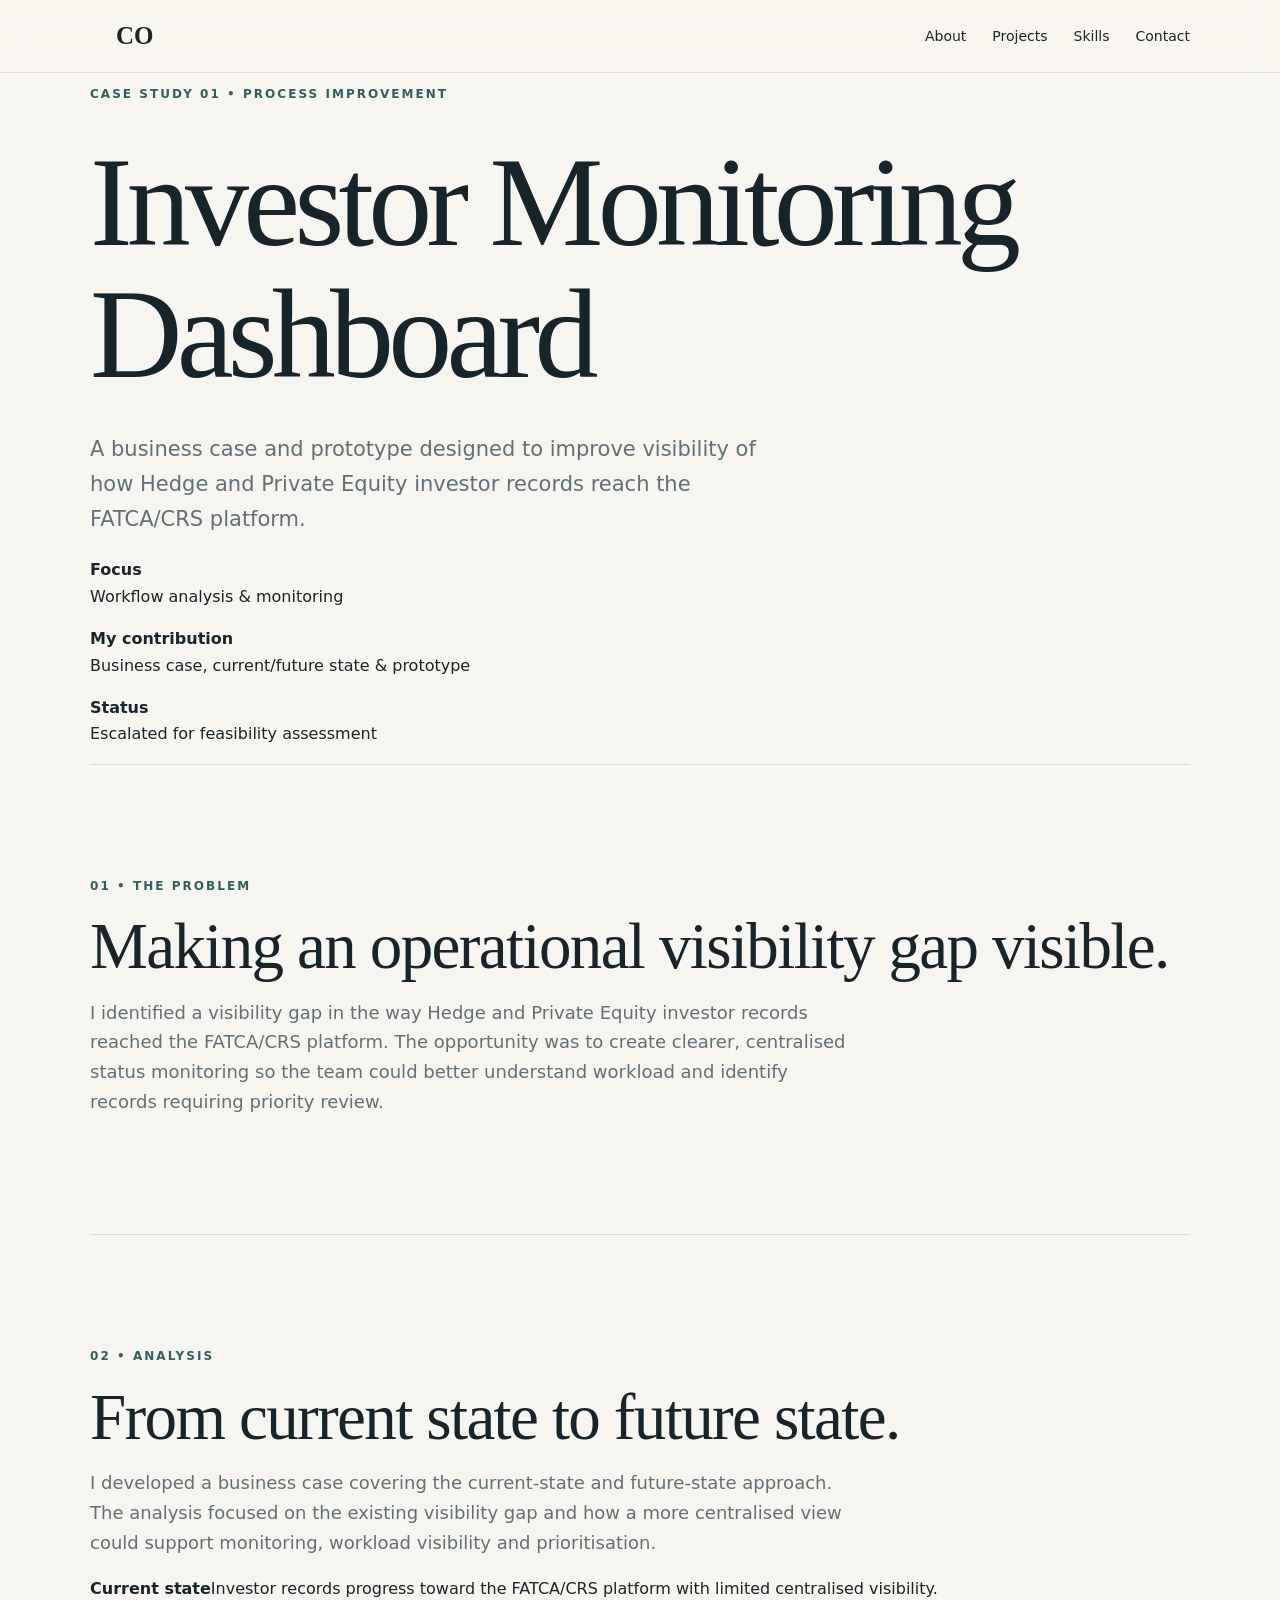
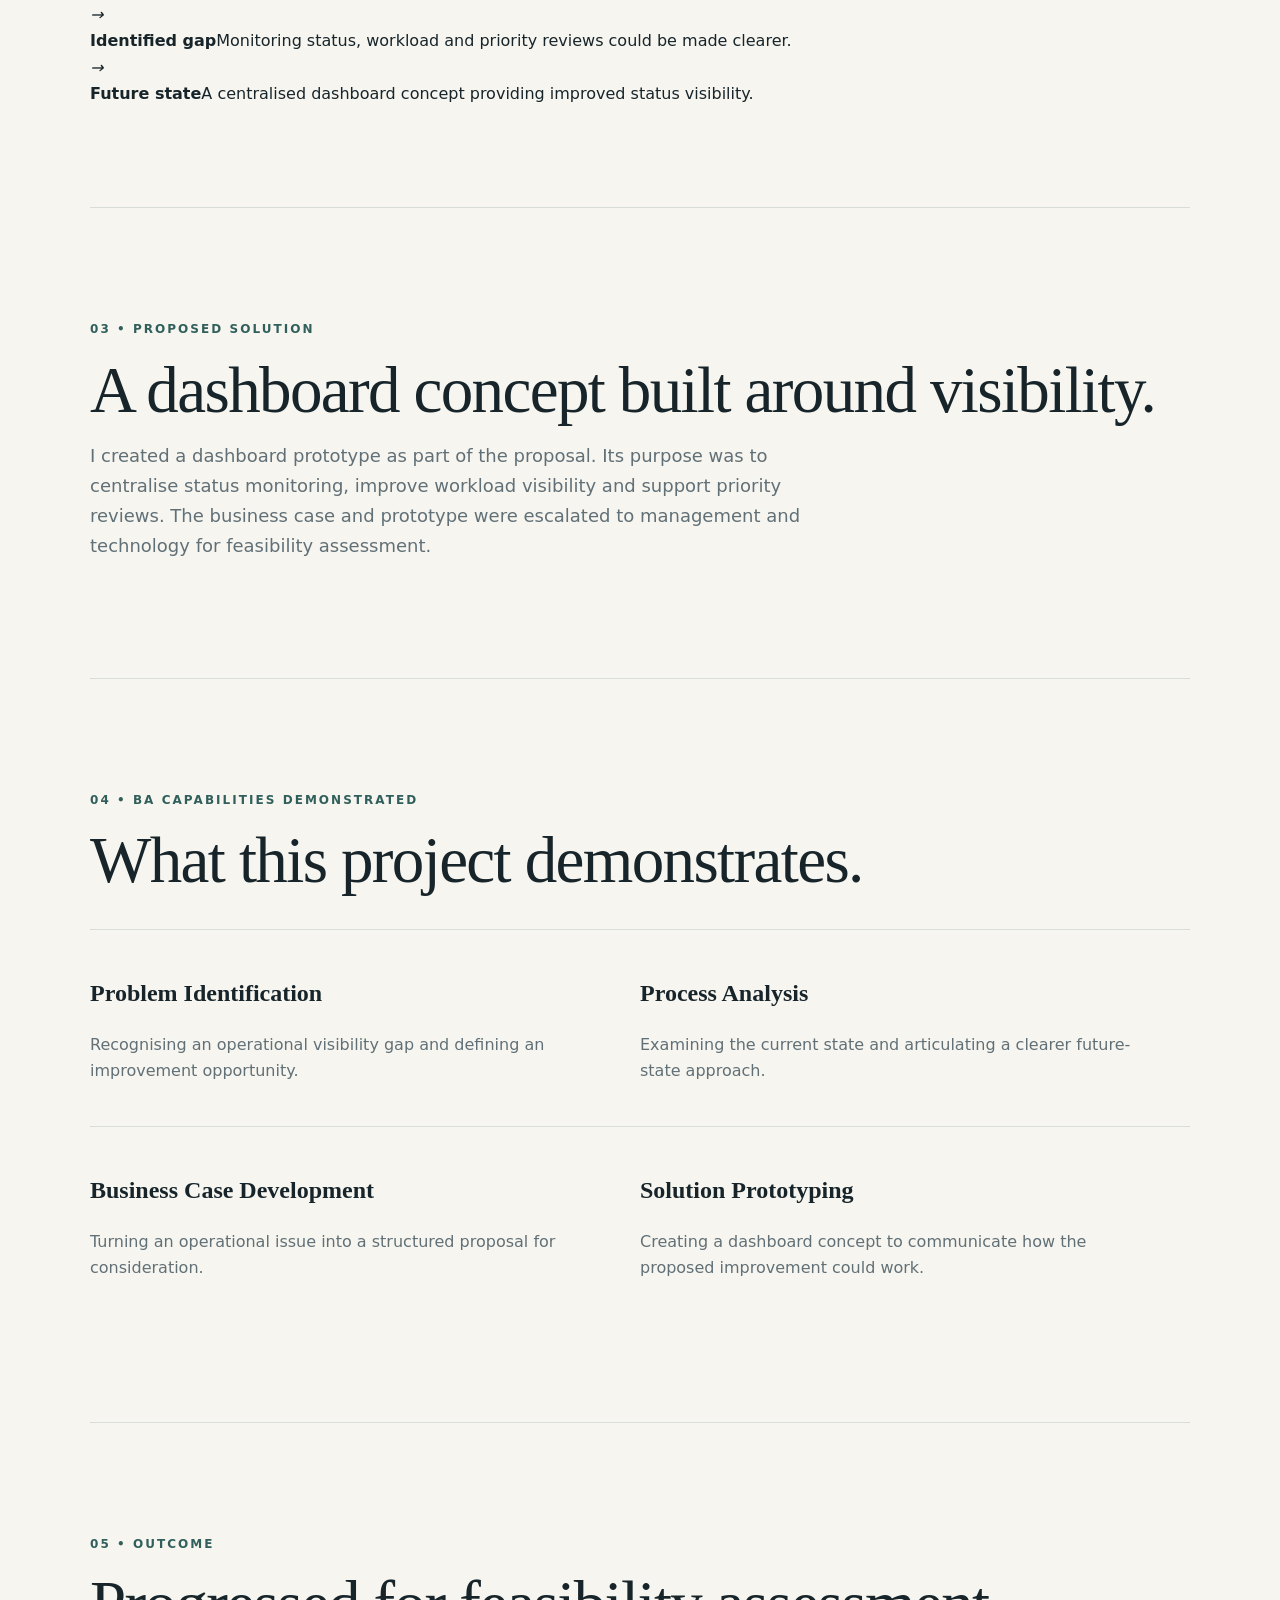
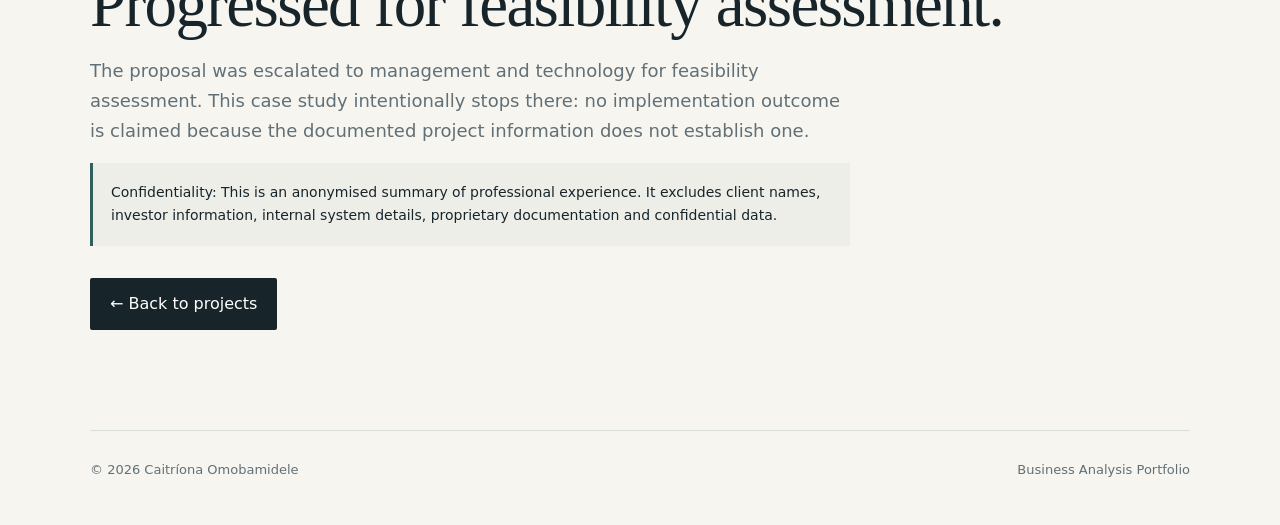
==== investor-monitoring-dashboard.html @ bc9290f4 "Add Investor Monitoring Dashboard case study" ====
<!doctype html>
<html lang="en"><head><meta charset="utf-8"><meta name="viewport" content="width=device-width,initial-scale=1">
<title>Investor Monitoring Dashboard | Caitríona Omobamidele</title><meta name="description" content="An anonymised business analysis case study focused on investor monitoring, workflow visibility and process improvement."><link rel="stylesheet" href="styles.css"></head>
<body><header><nav class="wrap"><a class="brand" href="index.html">CO</a><div><a href="index.html#about">About</a><a href="index.html#projects">Projects</a><a href="index.html#skills">Skills</a><a href="index.html#contact">Contact</a></div></nav></header>
<main>
<section class="case-hero wrap"><p class="eyebrow">CASE STUDY 01 • PROCESS IMPROVEMENT</p><h1>Investor Monitoring<br>Dashboard</h1><p class="lead">A business case and prototype designed to improve visibility of how Hedge and Private Equity investor records reach the FATCA/CRS platform.</p><div class="case-meta"><p><strong>Focus</strong><br>Workflow analysis & monitoring</p><p><strong>My contribution</strong><br>Business case, current/future state & prototype</p><p><strong>Status</strong><br>Escalated for feasibility assessment</p></div></section>
<section class="wrap section"><p class="eyebrow">01 • THE PROBLEM</p><h2>Making an operational visibility gap visible.</h2><p class="copy">I identified a visibility gap in the way Hedge and Private Equity investor records reached the FATCA/CRS platform. The opportunity was to create clearer, centralised status monitoring so the team could better understand workload and identify records requiring priority review.</p></section>
<section class="wrap section"><p class="eyebrow">02 • ANALYSIS</p><h2>From current state to future state.</h2><p class="copy">I developed a business case covering the current-state and future-state approach. The analysis focused on the existing visibility gap and how a more centralised view could support monitoring, workload visibility and prioritisation.</p><div class="flow"><div><b>Current state</b><span>Investor records progress toward the FATCA/CRS platform with limited centralised visibility.</span></div><i>→</i><div><b>Identified gap</b><span>Monitoring status, workload and priority reviews could be made clearer.</span></div><i>→</i><div><b>Future state</b><span>A centralised dashboard concept providing improved status visibility.</span></div></div></section>
<section class="wrap section"><p class="eyebrow">03 • PROPOSED SOLUTION</p><h2>A dashboard concept built around visibility.</h2><p class="copy">I created a dashboard prototype as part of the proposal. Its purpose was to centralise status monitoring, improve workload visibility and support priority reviews. The business case and prototype were escalated to management and technology for feasibility assessment.</p></section>
<section class="wrap section"><p class="eyebrow">04 • BA CAPABILITIES DEMONSTRATED</p><h2>What this project demonstrates.</h2><div class="skills"><div><h3>Problem Identification</h3><p>Recognising an operational visibility gap and defining an improvement opportunity.</p></div><div><h3>Process Analysis</h3><p>Examining the current state and articulating a clearer future-state approach.</p></div><div><h3>Business Case Development</h3><p>Turning an operational issue into a structured proposal for consideration.</p></div><div><h3>Solution Prototyping</h3><p>Creating a dashboard concept to communicate how the proposed improvement could work.</p></div></div></section>
<section class="wrap section"><p class="eyebrow">05 • OUTCOME</p><h2>Progressed for feasibility assessment.</h2><p class="copy">The proposal was escalated to management and technology for feasibility assessment. This case study intentionally stops there: no implementation outcome is claimed because the documented project information does not establish one.</p><p class="note">Confidentiality: This is an anonymised summary of professional experience. It excludes client names, investor information, internal system details, proprietary documentation and confidential data.</p><a class="button" href="index.html#projects">← Back to projects</a></section>
</main><footer class="wrap">© 2026 Caitríona Omobamidele <span>Business Analysis Portfolio</span></footer></body></html>
---- styles.css ----
:root{--ink:#17252b;--muted:#617077;--paper:#f7f5ef;--card:#fff;--line:#d9ddd9;--accent:#315f5b}*{box-sizing:border-box}html{scroll-behavior:smooth}body{margin:0;background:var(--paper);color:var(--ink);font-family:Inter,ui-sans-serif,system-ui,-apple-system,BlinkMacSystemFont,"Segoe UI",sans-serif;line-height:1.65}.wrap{width:min(1100px,88%);margin:auto}header{position:sticky;top:0;background:rgba(247,245,239,.94);backdrop-filter:blur(12px);border-bottom:1px solid var(--line);z-index:5}nav{height:72px;display:flex;align-items:center;justify-content:space-between}.brand{font-family:Georgia,serif;font-size:25px;font-weight:700}nav a{color:var(--ink);text-decoration:none;margin-left:26px;font-size:14px}.hero{min-height:78vh;display:flex;flex-direction:column;justify-content:center;padding:80px 0}.eyebrow{font-size:12px;letter-spacing:.17em;font-weight:700;color:var(--accent)}h1,h2{font-family:Georgia,"Times New Roman",serif;line-height:1.03;margin:.25em 0}h1{font-size:clamp(64px,10vw,128px);font-weight:500;letter-spacing:-.045em}h2{font-size:clamp(38px,6vw,65px);font-weight:500;letter-spacing:-.025em}.lead{max-width:680px;font-size:21px;color:var(--muted)}.button{display:inline-block;align-self:flex-start;margin-top:18px;background:var(--ink);color:white;padding:13px 20px;text-decoration:none;border-radius:2px}.section{padding:100px 0;border-top:1px solid var(--line)}.copy{max-width:760px;font-size:18px;color:var(--muted)}.note{max-width:760px;padding:18px;border-left:3px solid var(--accent);background:#eeeee8;font-size:14px}.grid{display:grid;grid-template-columns:1fr 1fr;gap:18px;margin-top:42px}.grid article{background:var(--card);border:1px solid var(--line);padding:30px;min-height:280px}.grid article span{font-family:Georgia,serif;color:var(--accent)}h3{font-family:Georgia,serif;font-size:24px;line-height:1.2}.tags{font-size:12px;text-transform:uppercase;letter-spacing:.08em;color:var(--accent);margin-top:30px}.skills{display:grid;grid-template-columns:1fr 1fr;gap:0;margin-top:35px}.skills div{padding:25px 30px 25px 0;border-top:1px solid var(--line)}.skills p{color:var(--muted)}.contact{padding-bottom:130px}footer{border-top:1px solid var(--line);padding:28px 0 45px;font-size:13px;color:var(--muted);display:flex;justify-content:space-between}@media(max-width:700px){nav div a{margin-left:12px;font-size:12px}nav div a:first-child{display:none}.grid,.skills{grid-template-columns:1fr}.hero{min-height:70vh}.section{padding:70px 0}footer{display:block}footer span{display:block;margin-top:6px}}
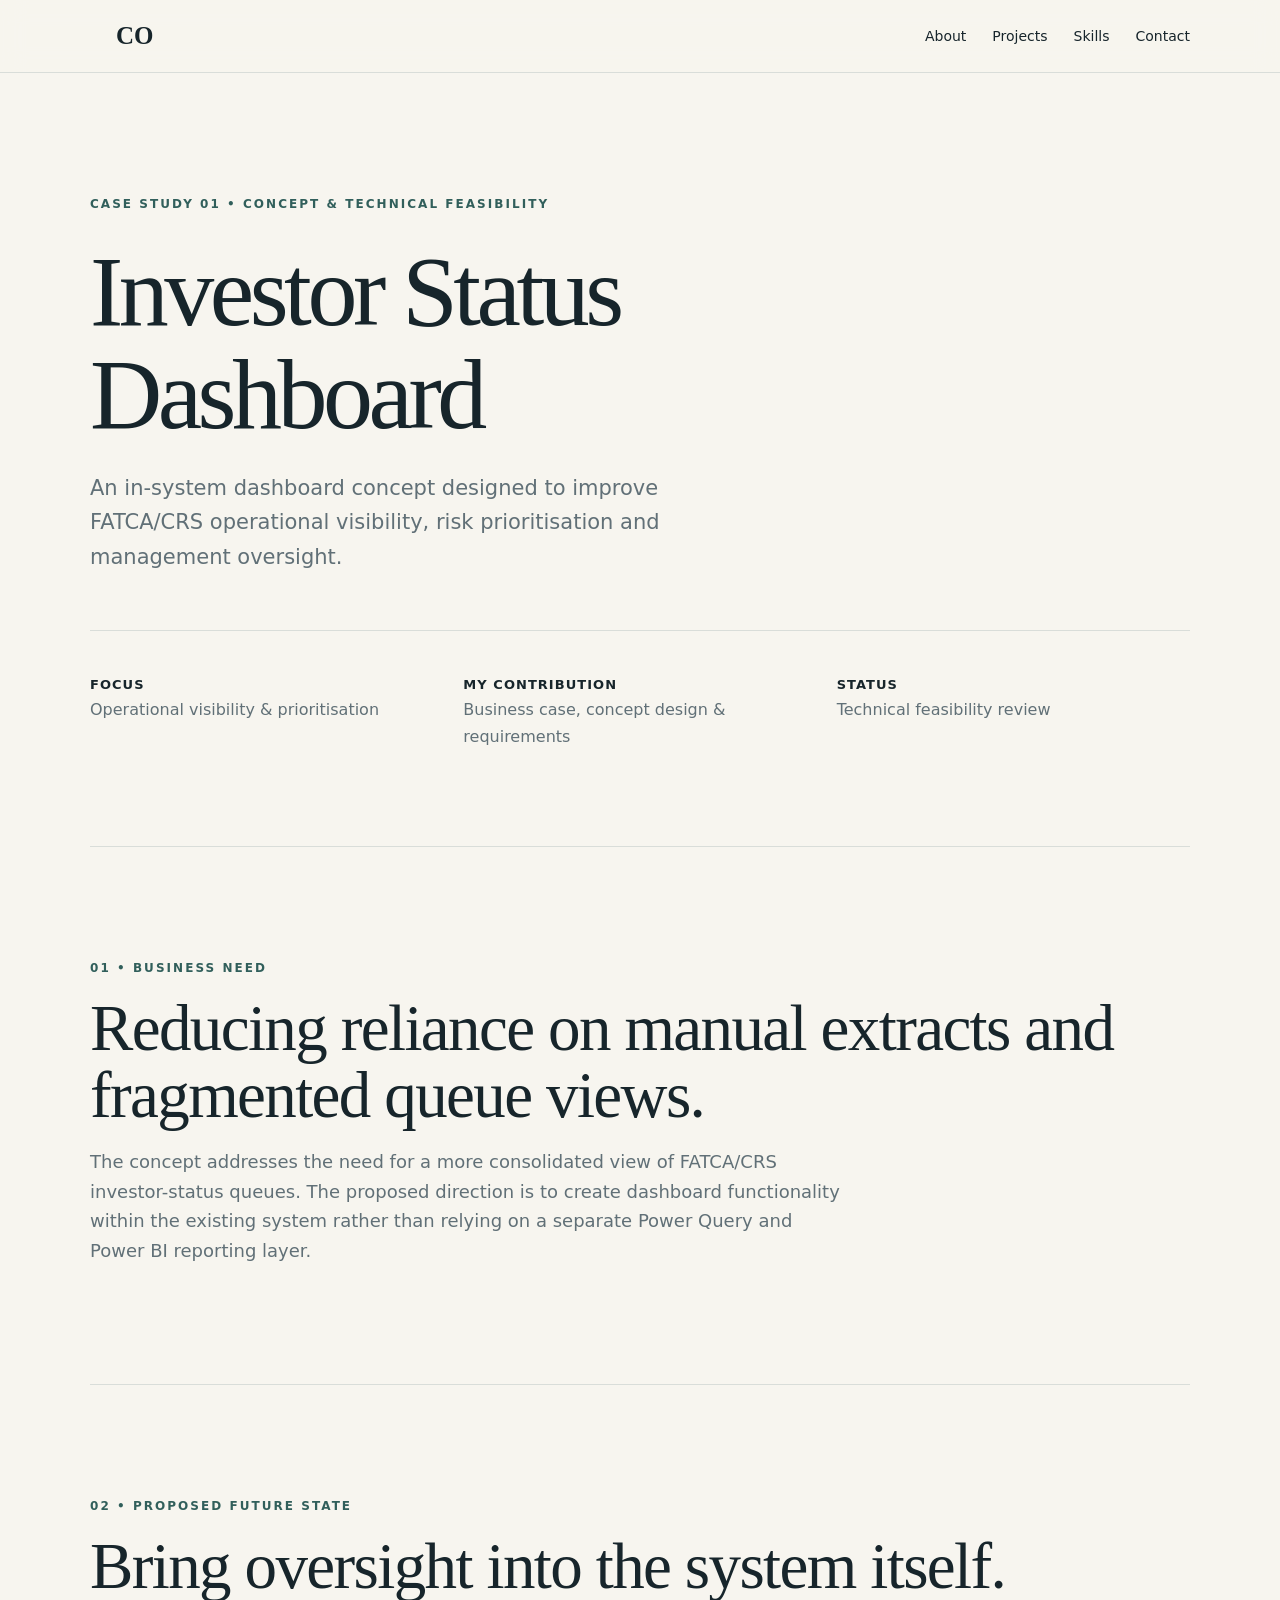
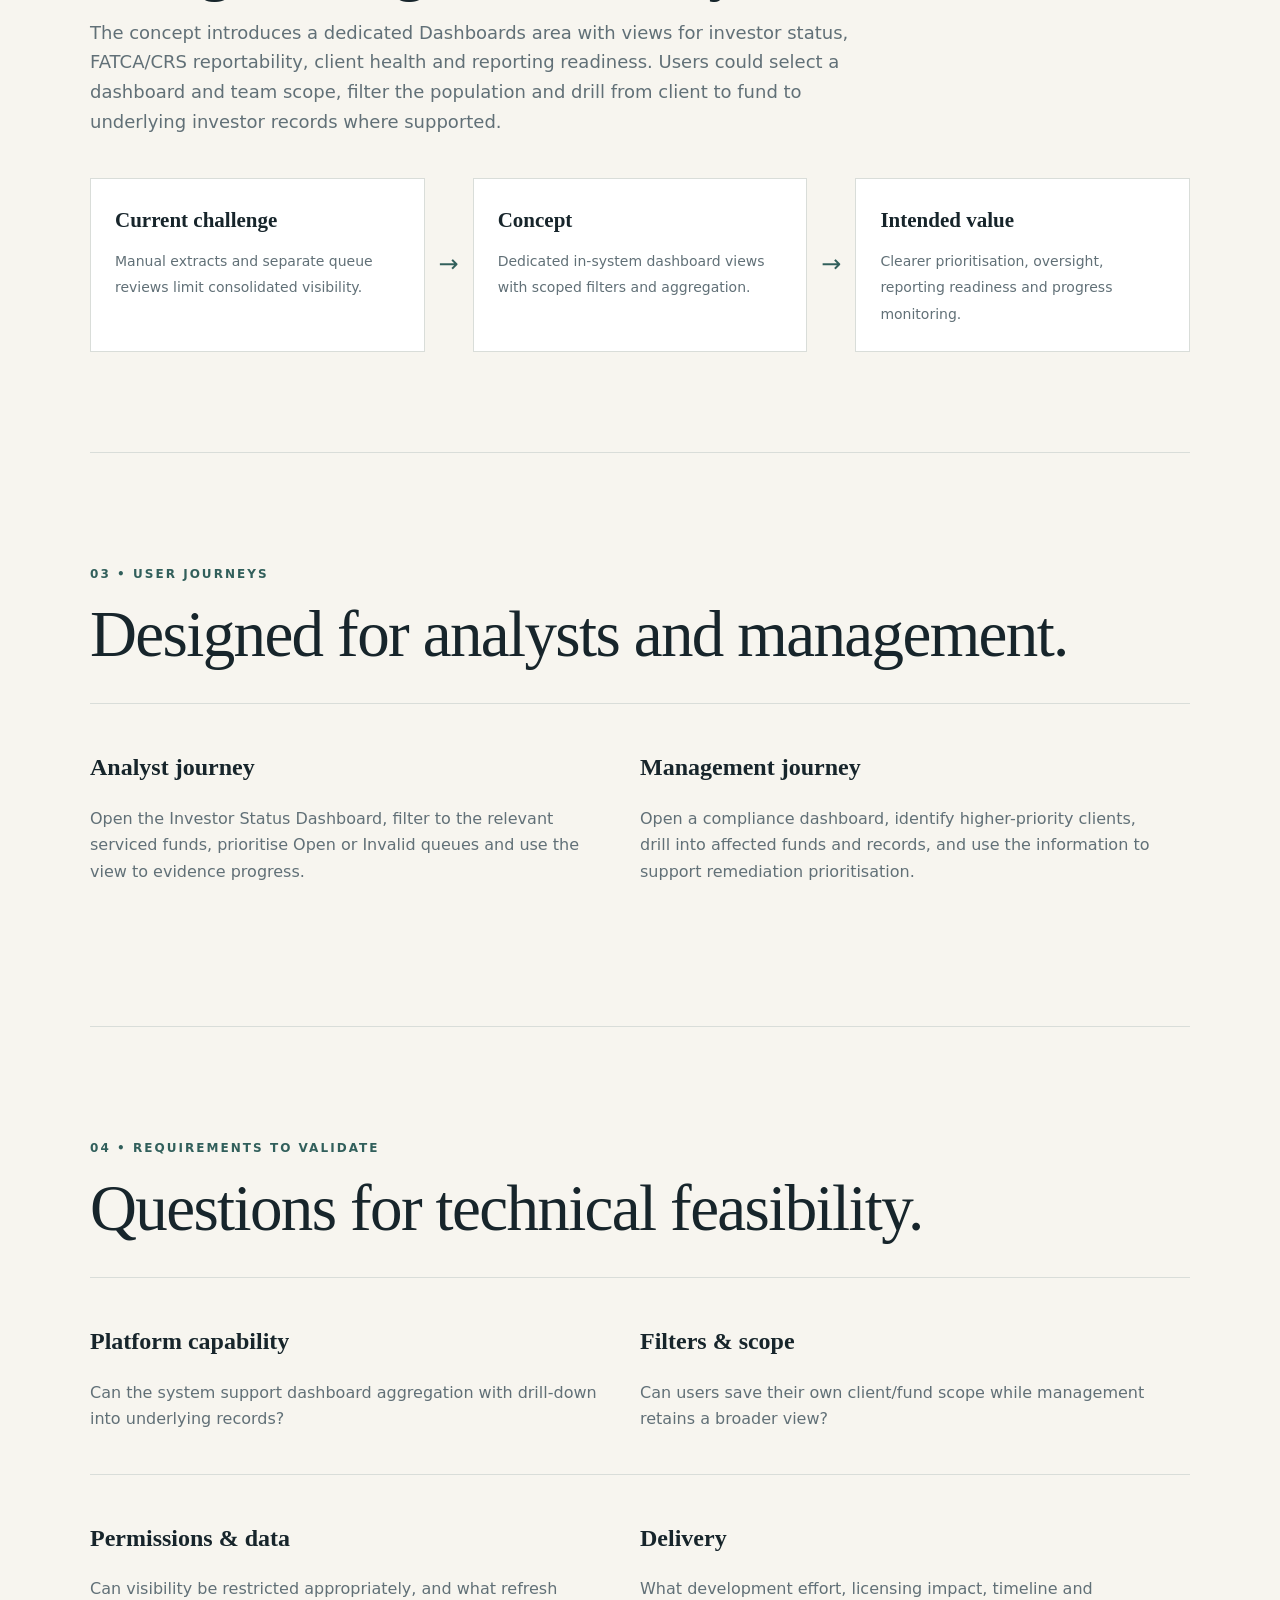
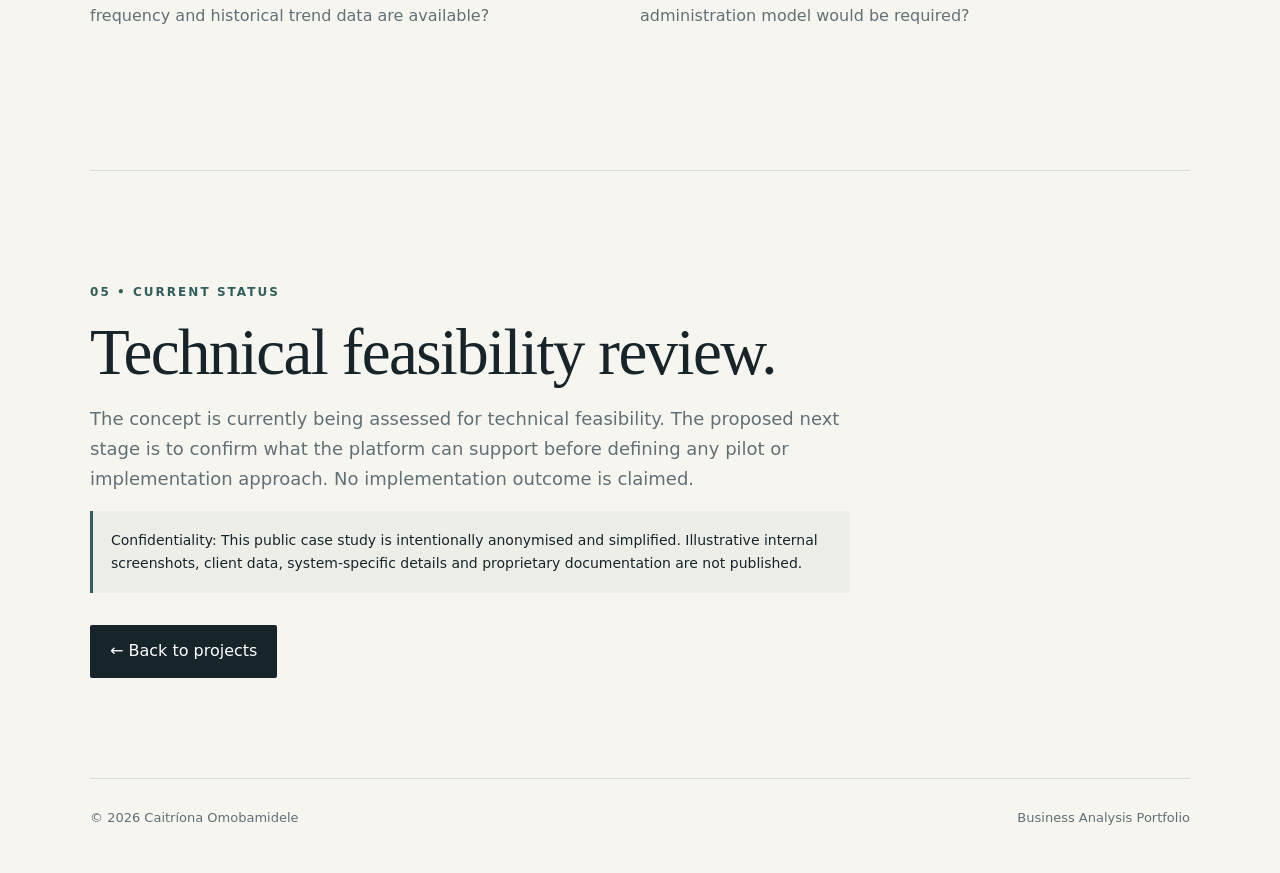
==== commit 2f04dfda: "Revise dashboard case study for in-system feasibility direction" ====
--- a/investor-monitoring-dashboard.html
+++ b/investor-monitoring-dashboard.html
@@ -1,12 +1,9 @@
-<!doctype html>
-<html lang="en"><head><meta charset="utf-8"><meta name="viewport" content="width=device-width,initial-scale=1">
-<title>Investor Monitoring Dashboard | Caitríona Omobamidele</title><meta name="description" content="An anonymised business analysis case study focused on investor monitoring, workflow visibility and process improvement."><link rel="stylesheet" href="styles.css"></head>
-<body><header><nav class="wrap"><a class="brand" href="index.html">CO</a><div><a href="index.html#about">About</a><a href="index.html#projects">Projects</a><a href="index.html#skills">Skills</a><a href="index.html#contact">Contact</a></div></nav></header>
-<main>
-<section class="case-hero wrap"><p class="eyebrow">CASE STUDY 01 • PROCESS IMPROVEMENT</p><h1>Investor Monitoring<br>Dashboard</h1><p class="lead">A business case and prototype designed to improve visibility of how Hedge and Private Equity investor records reach the FATCA/CRS platform.</p><div class="case-meta"><p><strong>Focus</strong><br>Workflow analysis & monitoring</p><p><strong>My contribution</strong><br>Business case, current/future state & prototype</p><p><strong>Status</strong><br>Escalated for feasibility assessment</p></div></section>
-<section class="wrap section"><p class="eyebrow">01 • THE PROBLEM</p><h2>Making an operational visibility gap visible.</h2><p class="copy">I identified a visibility gap in the way Hedge and Private Equity investor records reached the FATCA/CRS platform. The opportunity was to create clearer, centralised status monitoring so the team could better understand workload and identify records requiring priority review.</p></section>
-<section class="wrap section"><p class="eyebrow">02 • ANALYSIS</p><h2>From current state to future state.</h2><p class="copy">I developed a business case covering the current-state and future-state approach. The analysis focused on the existing visibility gap and how a more centralised view could support monitoring, workload visibility and prioritisation.</p><div class="flow"><div><b>Current state</b><span>Investor records progress toward the FATCA/CRS platform with limited centralised visibility.</span></div><i>→</i><div><b>Identified gap</b><span>Monitoring status, workload and priority reviews could be made clearer.</span></div><i>→</i><div><b>Future state</b><span>A centralised dashboard concept providing improved status visibility.</span></div></div></section>
-<section class="wrap section"><p class="eyebrow">03 • PROPOSED SOLUTION</p><h2>A dashboard concept built around visibility.</h2><p class="copy">I created a dashboard prototype as part of the proposal. Its purpose was to centralise status monitoring, improve workload visibility and support priority reviews. The business case and prototype were escalated to management and technology for feasibility assessment.</p></section>
-<section class="wrap section"><p class="eyebrow">04 • BA CAPABILITIES DEMONSTRATED</p><h2>What this project demonstrates.</h2><div class="skills"><div><h3>Problem Identification</h3><p>Recognising an operational visibility gap and defining an improvement opportunity.</p></div><div><h3>Process Analysis</h3><p>Examining the current state and articulating a clearer future-state approach.</p></div><div><h3>Business Case Development</h3><p>Turning an operational issue into a structured proposal for consideration.</p></div><div><h3>Solution Prototyping</h3><p>Creating a dashboard concept to communicate how the proposed improvement could work.</p></div></div></section>
-<section class="wrap section"><p class="eyebrow">05 • OUTCOME</p><h2>Progressed for feasibility assessment.</h2><p class="copy">The proposal was escalated to management and technology for feasibility assessment. This case study intentionally stops there: no implementation outcome is claimed because the documented project information does not establish one.</p><p class="note">Confidentiality: This is an anonymised summary of professional experience. It excludes client names, investor information, internal system details, proprietary documentation and confidential data.</p><a class="button" href="index.html#projects">← Back to projects</a></section>
+<!doctype html><html lang="en"><head><meta charset="utf-8"><meta name="viewport" content="width=device-width,initial-scale=1"><title>Investor Status Dashboard | Caitríona Omobamidele</title><meta name="description" content="An anonymised BA case study for an in-system FATCA/CRS dashboard concept currently undergoing technical feasibility review."><link rel="stylesheet" href="styles.css"></head>
+<body><header><nav class="wrap"><a class="brand" href="index.html">CO</a><div><a href="index.html#about">About</a><a href="index.html#projects">Projects</a><a href="index.html#skills">Skills</a><a href="index.html#contact">Contact</a></div></nav></header><main>
+<section class="case-hero wrap"><p class="eyebrow">CASE STUDY 01 • CONCEPT & TECHNICAL FEASIBILITY</p><h1>Investor Status<br>Dashboard</h1><p class="lead">An in-system dashboard concept designed to improve FATCA/CRS operational visibility, risk prioritisation and management oversight.</p><div class="case-meta"><p><strong>Focus</strong><br>Operational visibility & prioritisation</p><p><strong>My contribution</strong><br>Business case, concept design & requirements</p><p><strong>Status</strong><br>Technical feasibility review</p></div></section>
+<section class="wrap section"><p class="eyebrow">01 • BUSINESS NEED</p><h2>Reducing reliance on manual extracts and fragmented queue views.</h2><p class="copy">The concept addresses the need for a more consolidated view of FATCA/CRS investor-status queues. The proposed direction is to create dashboard functionality within the existing system rather than relying on a separate Power Query and Power BI reporting layer.</p></section>
+<section class="wrap section"><p class="eyebrow">02 • PROPOSED FUTURE STATE</p><h2>Bring oversight into the system itself.</h2><p class="copy">The concept introduces a dedicated Dashboards area with views for investor status, FATCA/CRS reportability, client health and reporting readiness. Users could select a dashboard and team scope, filter the population and drill from client to fund to underlying investor records where supported.</p><div class="flow"><div><b>Current challenge</b><span>Manual extracts and separate queue reviews limit consolidated visibility.</span></div><i>→</i><div><b>Concept</b><span>Dedicated in-system dashboard views with scoped filters and aggregation.</span></div><i>→</i><div><b>Intended value</b><span>Clearer prioritisation, oversight, reporting readiness and progress monitoring.</span></div></div></section>
+<section class="wrap section"><p class="eyebrow">03 • USER JOURNEYS</p><h2>Designed for analysts and management.</h2><div class="skills"><div><h3>Analyst journey</h3><p>Open the Investor Status Dashboard, filter to the relevant serviced funds, prioritise Open or Invalid queues and use the view to evidence progress.</p></div><div><h3>Management journey</h3><p>Open a compliance dashboard, identify higher-priority clients, drill into affected funds and records, and use the information to support remediation prioritisation.</p></div></div></section>
+<section class="wrap section"><p class="eyebrow">04 • REQUIREMENTS TO VALIDATE</p><h2>Questions for technical feasibility.</h2><div class="skills"><div><h3>Platform capability</h3><p>Can the system support dashboard aggregation with drill-down into underlying records?</p></div><div><h3>Filters & scope</h3><p>Can users save their own client/fund scope while management retains a broader view?</p></div><div><h3>Permissions & data</h3><p>Can visibility be restricted appropriately, and what refresh frequency and historical trend data are available?</p></div><div><h3>Delivery</h3><p>What development effort, licensing impact, timeline and administration model would be required?</p></div></div></section>
+<section class="wrap section"><p class="eyebrow">05 • CURRENT STATUS</p><h2>Technical feasibility review.</h2><p class="copy">The concept is currently being assessed for technical feasibility. The proposed next stage is to confirm what the platform can support before defining any pilot or implementation approach. No implementation outcome is claimed.</p><p class="note">Confidentiality: This public case study is intentionally anonymised and simplified. Illustrative internal screenshots, client data, system-specific details and proprietary documentation are not published.</p><a class="button" href="index.html#projects">← Back to projects</a></section>
 </main><footer class="wrap">© 2026 Caitríona Omobamidele <span>Business Analysis Portfolio</span></footer></body></html>
--- a/styles.css
+++ b/styles.css
@@ -1 +1,2 @@
-:root{--ink:#17252b;--muted:#617077;--paper:#f7f5ef;--card:#fff;--line:#d9ddd9;--accent:#315f5b}*{box-sizing:border-box}html{scroll-behavior:smooth}body{margin:0;background:var(--paper);color:var(--ink);font-family:Inter,ui-sans-serif,system-ui,-apple-system,BlinkMacSystemFont,"Segoe UI",sans-serif;line-height:1.65}.wrap{width:min(1100px,88%);margin:auto}header{position:sticky;top:0;background:rgba(247,245,239,.94);backdrop-filter:blur(12px);border-bottom:1px solid var(--line);z-index:5}nav{height:72px;display:flex;align-items:center;justify-content:space-between}.brand{font-family:Georgia,serif;font-size:25px;font-weight:700}nav a{color:var(--ink);text-decoration:none;margin-left:26px;font-size:14px}.hero{min-height:78vh;display:flex;flex-direction:column;justify-content:center;padding:80px 0}.eyebrow{font-size:12px;letter-spacing:.17em;font-weight:700;color:var(--accent)}h1,h2{font-family:Georgia,"Times New Roman",serif;line-height:1.03;margin:.25em 0}h1{font-size:clamp(64px,10vw,128px);font-weight:500;letter-spacing:-.045em}h2{font-size:clamp(38px,6vw,65px);font-weight:500;letter-spacing:-.025em}.lead{max-width:680px;font-size:21px;color:var(--muted)}.button{display:inline-block;align-self:flex-start;margin-top:18px;background:var(--ink);color:white;padding:13px 20px;text-decoration:none;border-radius:2px}.section{padding:100px 0;border-top:1px solid var(--line)}.copy{max-width:760px;font-size:18px;color:var(--muted)}.note{max-width:760px;padding:18px;border-left:3px solid var(--accent);background:#eeeee8;font-size:14px}.grid{display:grid;grid-template-columns:1fr 1fr;gap:18px;margin-top:42px}.grid article{background:var(--card);border:1px solid var(--line);padding:30px;min-height:280px}.grid article span{font-family:Georgia,serif;color:var(--accent)}h3{font-family:Georgia,serif;font-size:24px;line-height:1.2}.tags{font-size:12px;text-transform:uppercase;letter-spacing:.08em;color:var(--accent);margin-top:30px}.skills{display:grid;grid-template-columns:1fr 1fr;gap:0;margin-top:35px}.skills div{padding:25px 30px 25px 0;border-top:1px solid var(--line)}.skills p{color:var(--muted)}.contact{padding-bottom:130px}footer{border-top:1px solid var(--line);padding:28px 0 45px;font-size:13px;color:var(--muted);display:flex;justify-content:space-between}@media(max-width:700px){nav div a{margin-left:12px;font-size:12px}nav div a:first-child{display:none}.grid,.skills{grid-template-columns:1fr}.hero{min-height:70vh}.section{padding:70px 0}footer{display:block}footer span{display:block;margin-top:6px}}+:root{--ink:#17252b;--muted:#617077;--paper:#f7f5ef;--card:#fff;--line:#d9ddd9;--accent:#315f5b}*{box-sizing:border-box}html{scroll-behavior:smooth}body{margin:0;background:var(--paper);color:var(--ink);font-family:Inter,ui-sans-serif,system-ui,-apple-system,BlinkMacSystemFont,"Segoe UI",sans-serif;line-height:1.65}.wrap{width:min(1100px,88%);margin:auto}header{position:sticky;top:0;background:rgba(247,245,239,.94);backdrop-filter:blur(12px);border-bottom:1px solid var(--line);z-index:5}nav{height:72px;display:flex;align-items:center;justify-content:space-between}.brand{font-family:Georgia,serif;font-size:25px;font-weight:700}nav a{color:var(--ink);text-decoration:none;margin-left:26px;font-size:14px}.hero{min-height:78vh;display:flex;flex-direction:column;justify-content:center;padding:80px 0}.eyebrow{font-size:12px;letter-spacing:.17em;font-weight:700;color:var(--accent)}h1,h2{font-family:Georgia,"Times New Roman",serif;line-height:1.03;margin:.25em 0}h1{font-size:clamp(64px,10vw,128px);font-weight:500;letter-spacing:-.045em}h2{font-size:clamp(38px,6vw,65px);font-weight:500;letter-spacing:-.025em}.lead{max-width:680px;font-size:21px;color:var(--muted)}.button{display:inline-block;align-self:flex-start;margin-top:18px;background:var(--ink);color:white;padding:13px 20px;text-decoration:none;border-radius:2px}.section{padding:100px 0;border-top:1px solid var(--line)}.copy{max-width:760px;font-size:18px;color:var(--muted)}.note{max-width:760px;padding:18px;border-left:3px solid var(--accent);background:#eeeee8;font-size:14px}.grid{display:grid;grid-template-columns:1fr 1fr;gap:18px;margin-top:42px}.grid article{background:var(--card);border:1px solid var(--line);padding:30px;min-height:280px}.grid article span{font-family:Georgia,serif;color:var(--accent)}h3{font-family:Georgia,serif;font-size:24px;line-height:1.2}.tags{font-size:12px;text-transform:uppercase;letter-spacing:.08em;color:var(--accent);margin-top:30px}.skills{display:grid;grid-template-columns:1fr 1fr;gap:0;margin-top:35px}.skills div{padding:25px 30px 25px 0;border-top:1px solid var(--line)}.skills p{color:var(--muted)}.contact{padding-bottom:130px}footer{border-top:1px solid var(--line);padding:28px 0 45px;font-size:13px;color:var(--muted);display:flex;justify-content:space-between}@media(max-width:700px){nav div a{margin-left:12px;font-size:12px}nav div a:first-child{display:none}.grid,.skills{grid-template-columns:1fr}.hero{min-height:70vh}.section{padding:70px 0}footer{display:block}footer span{display:block;margin-top:6px}}
+.case-hero{padding:110px 0 80px}.case-hero h1{font-size:clamp(52px,8vw,100px)}.case-meta{display:grid;grid-template-columns:repeat(3,1fr);gap:20px;margin-top:55px;padding-top:24px;border-top:1px solid var(--line);color:var(--muted)}.case-meta strong{color:var(--ink);font-size:13px;text-transform:uppercase;letter-spacing:.08em}.flow{display:grid;grid-template-columns:1fr auto 1fr auto 1fr;align-items:stretch;gap:14px;margin-top:42px}.flow div{background:var(--card);border:1px solid var(--line);padding:24px}.flow b{display:block;font-family:Georgia,serif;font-size:21px;margin-bottom:10px}.flow span{color:var(--muted);font-size:14px}.flow i{align-self:center;font-style:normal;font-size:24px;color:var(--accent)}.case-link{display:inline-block;margin-top:10px;color:var(--accent);font-weight:700;text-decoration:none}.case-link:hover{text-decoration:underline}@media(max-width:700px){.case-meta{grid-template-columns:1fr}.flow{grid-template-columns:1fr}.flow i{transform:rotate(90deg);justify-self:center}.case-hero{padding:75px 0 55px}}
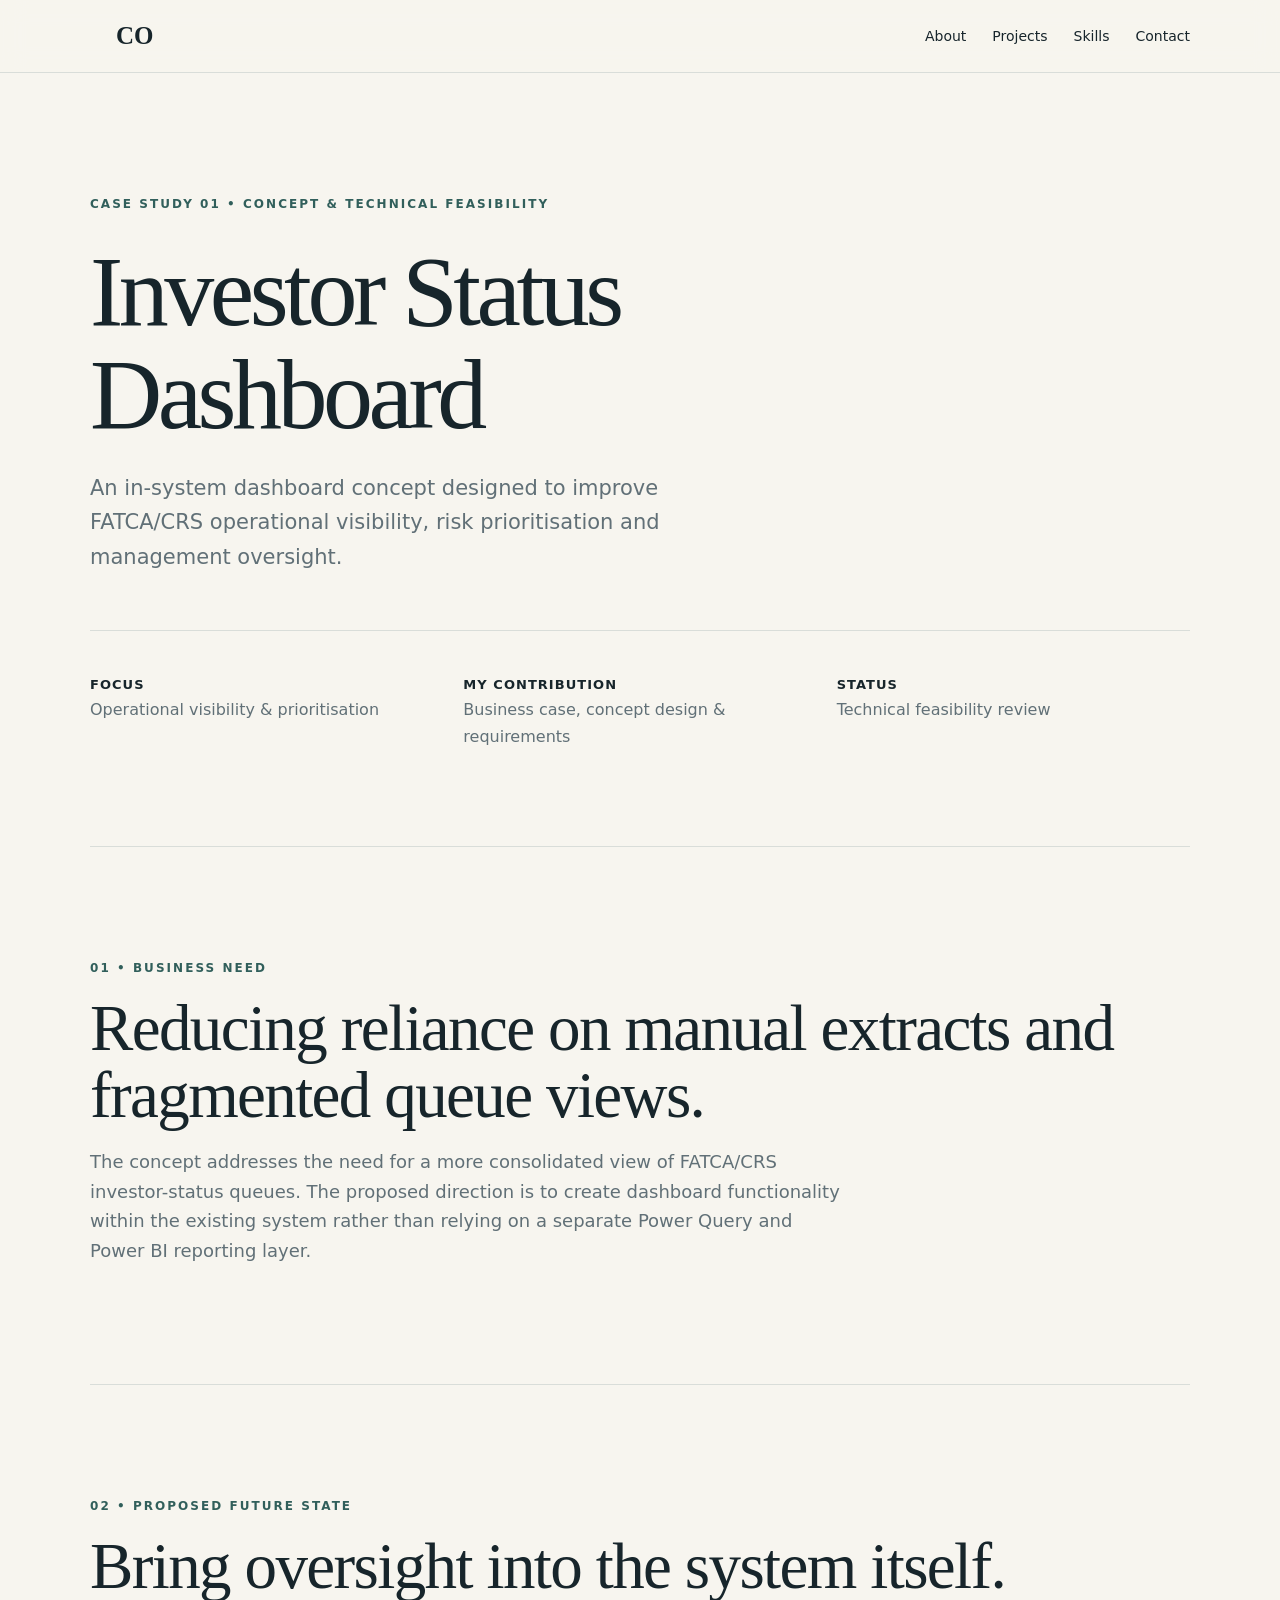
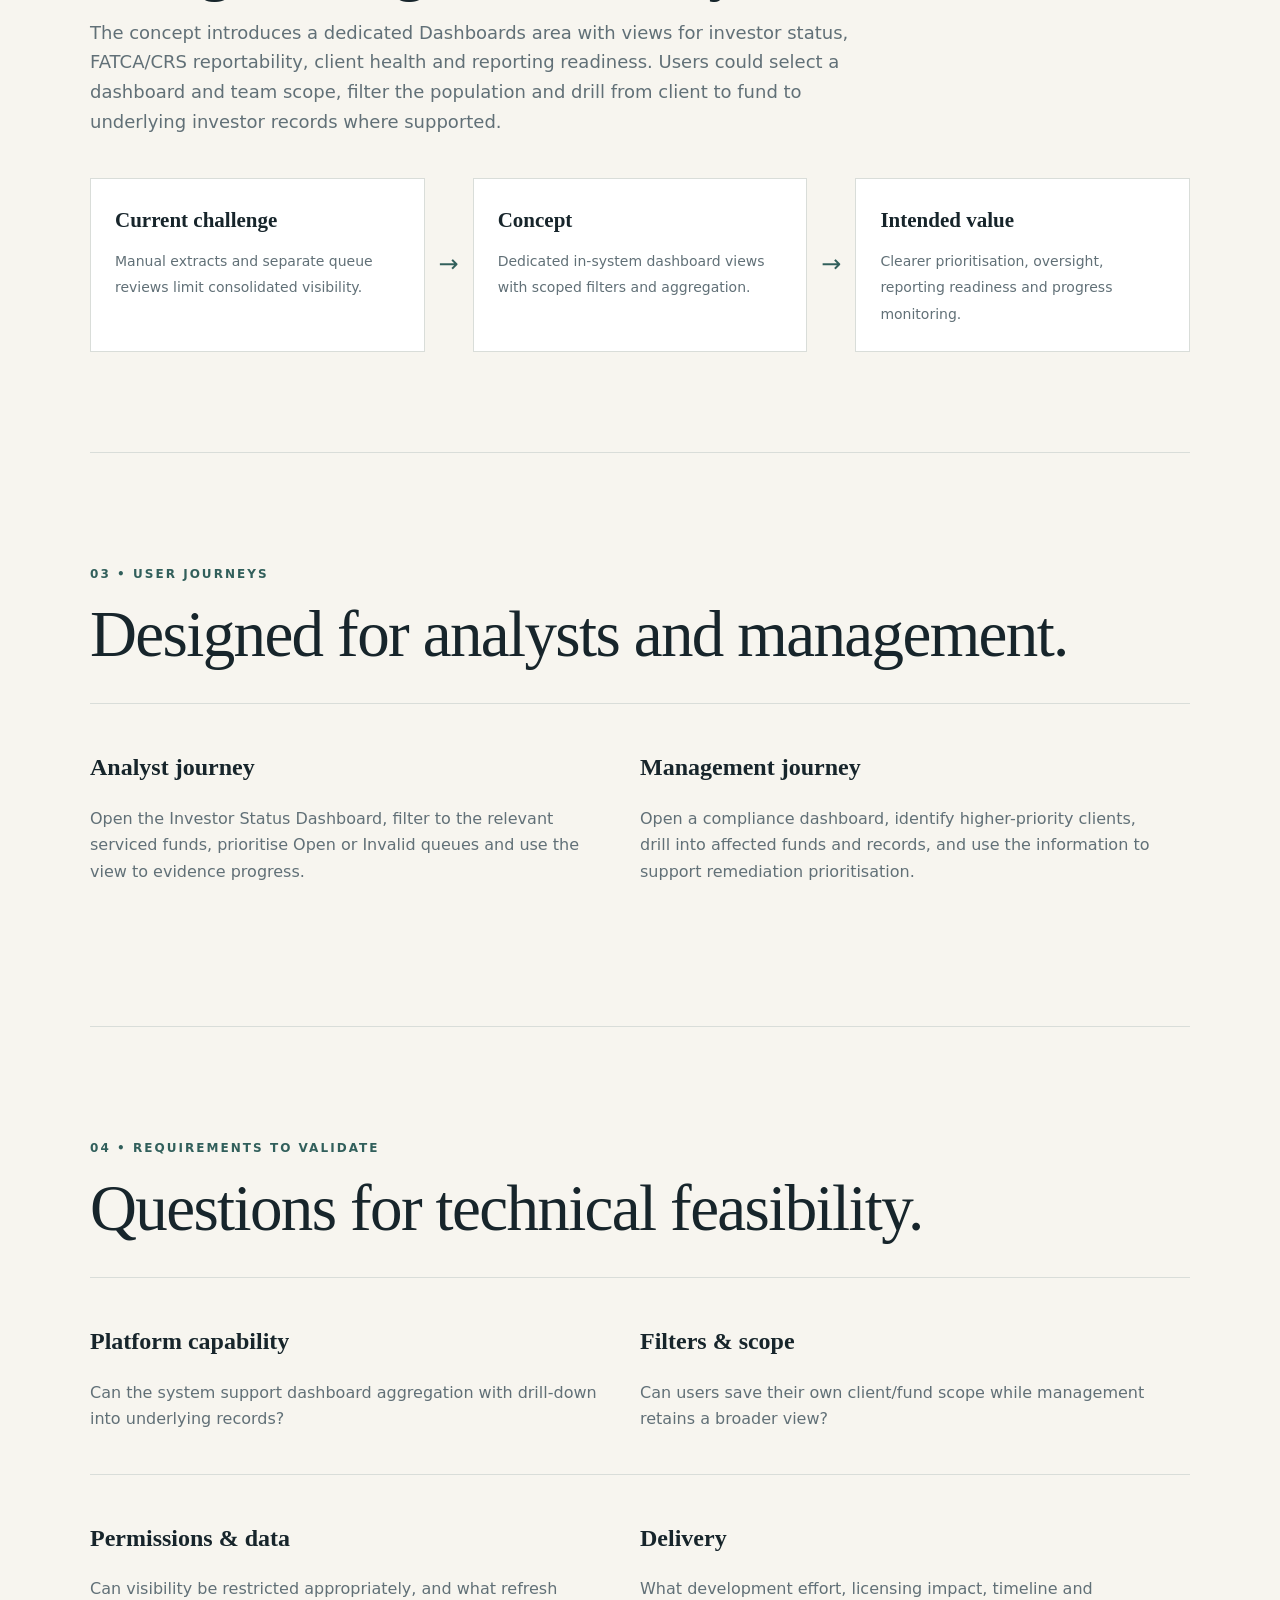
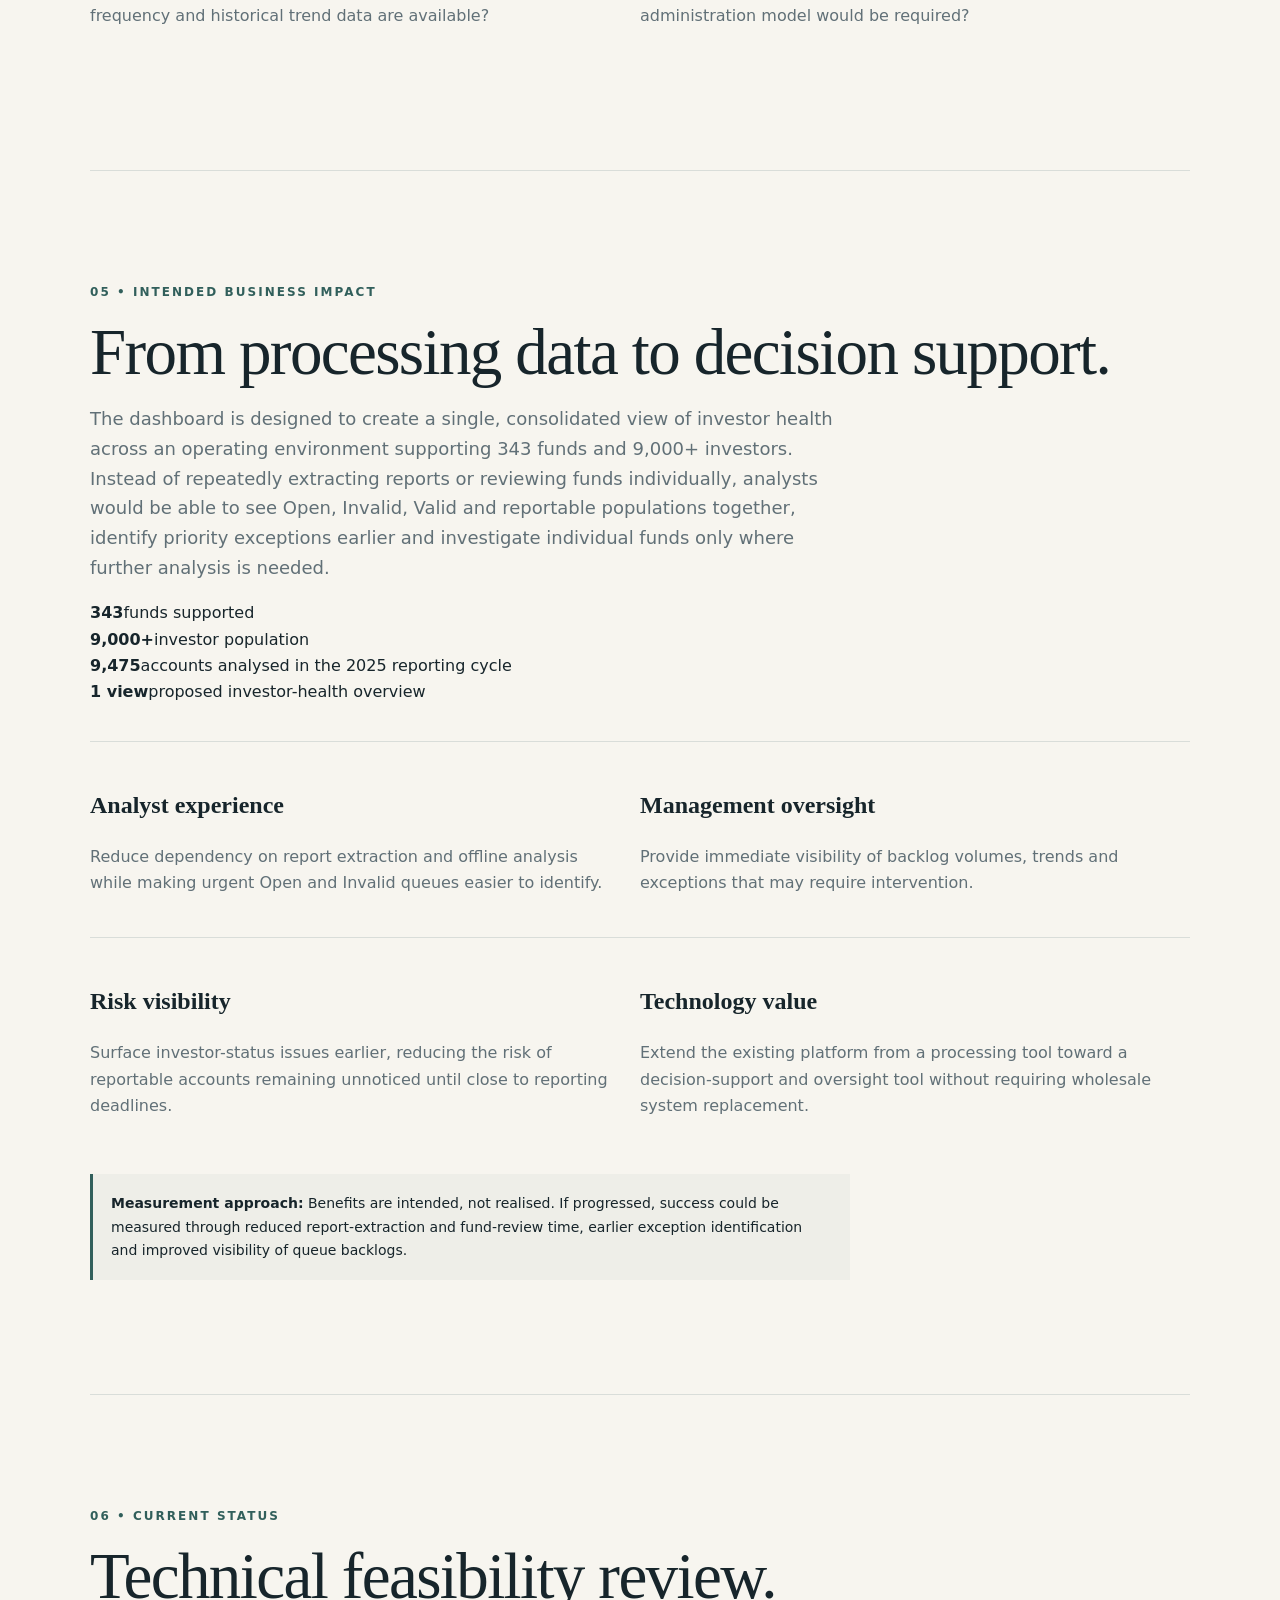
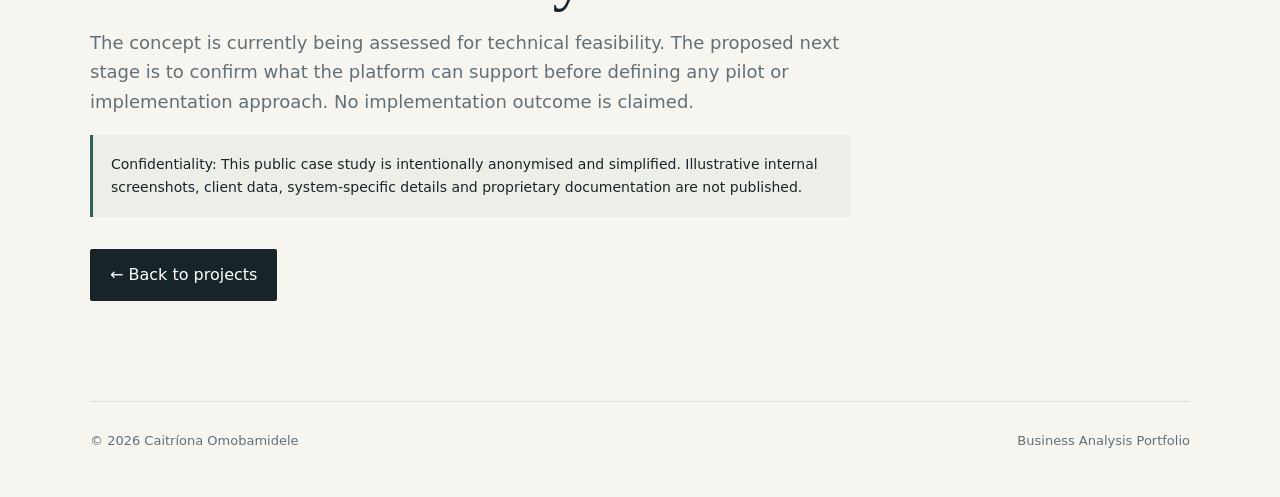
==== commit f71da640: "Add quantified intended impact to dashboard case study" ====
--- a/investor-monitoring-dashboard.html
+++ b/investor-monitoring-dashboard.html
@@ -5,5 +5,5 @@
 <section class="wrap section"><p class="eyebrow">02 • PROPOSED FUTURE STATE</p><h2>Bring oversight into the system itself.</h2><p class="copy">The concept introduces a dedicated Dashboards area with views for investor status, FATCA/CRS reportability, client health and reporting readiness. Users could select a dashboard and team scope, filter the population and drill from client to fund to underlying investor records where supported.</p><div class="flow"><div><b>Current challenge</b><span>Manual extracts and separate queue reviews limit consolidated visibility.</span></div><i>→</i><div><b>Concept</b><span>Dedicated in-system dashboard views with scoped filters and aggregation.</span></div><i>→</i><div><b>Intended value</b><span>Clearer prioritisation, oversight, reporting readiness and progress monitoring.</span></div></div></section>
 <section class="wrap section"><p class="eyebrow">03 • USER JOURNEYS</p><h2>Designed for analysts and management.</h2><div class="skills"><div><h3>Analyst journey</h3><p>Open the Investor Status Dashboard, filter to the relevant serviced funds, prioritise Open or Invalid queues and use the view to evidence progress.</p></div><div><h3>Management journey</h3><p>Open a compliance dashboard, identify higher-priority clients, drill into affected funds and records, and use the information to support remediation prioritisation.</p></div></div></section>
 <section class="wrap section"><p class="eyebrow">04 • REQUIREMENTS TO VALIDATE</p><h2>Questions for technical feasibility.</h2><div class="skills"><div><h3>Platform capability</h3><p>Can the system support dashboard aggregation with drill-down into underlying records?</p></div><div><h3>Filters & scope</h3><p>Can users save their own client/fund scope while management retains a broader view?</p></div><div><h3>Permissions & data</h3><p>Can visibility be restricted appropriately, and what refresh frequency and historical trend data are available?</p></div><div><h3>Delivery</h3><p>What development effort, licensing impact, timeline and administration model would be required?</p></div></div></section>
-<section class="wrap section"><p class="eyebrow">05 • CURRENT STATUS</p><h2>Technical feasibility review.</h2><p class="copy">The concept is currently being assessed for technical feasibility. The proposed next stage is to confirm what the platform can support before defining any pilot or implementation approach. No implementation outcome is claimed.</p><p class="note">Confidentiality: This public case study is intentionally anonymised and simplified. Illustrative internal screenshots, client data, system-specific details and proprietary documentation are not published.</p><a class="button" href="index.html#projects">← Back to projects</a></section>
+<section class="wrap section"><p class="eyebrow">05 • INTENDED BUSINESS IMPACT</p><h2>From processing data to decision support.</h2><p class="copy">The dashboard is designed to create a single, consolidated view of investor health across an operating environment supporting 343 funds and 9,000+ investors. Instead of repeatedly extracting reports or reviewing funds individually, analysts would be able to see Open, Invalid, Valid and reportable populations together, identify priority exceptions earlier and investigate individual funds only where further analysis is needed.</p><div class="impact-grid"><div><strong>343</strong><span>funds supported</span></div><div><strong>9,000+</strong><span>investor population</span></div><div><strong>9,475</strong><span>accounts analysed in the 2025 reporting cycle</span></div><div><strong>1 view</strong><span>proposed investor-health overview</span></div></div><div class="skills"><div><h3>Analyst experience</h3><p>Reduce dependency on report extraction and offline analysis while making urgent Open and Invalid queues easier to identify.</p></div><div><h3>Management oversight</h3><p>Provide immediate visibility of backlog volumes, trends and exceptions that may require intervention.</p></div><div><h3>Risk visibility</h3><p>Surface investor-status issues earlier, reducing the risk of reportable accounts remaining unnoticed until close to reporting deadlines.</p></div><div><h3>Technology value</h3><p>Extend the existing platform from a processing tool toward a decision-support and oversight tool without requiring wholesale system replacement.</p></div></div><p class="note"><strong>Measurement approach:</strong> Benefits are intended, not realised. If progressed, success could be measured through reduced report-extraction and fund-review time, earlier exception identification and improved visibility of queue backlogs.</p></section><section class="wrap section"><p class="eyebrow">06 • CURRENT STATUS</p><h2>Technical feasibility review.</h2><p class="copy">The concept is currently being assessed for technical feasibility. The proposed next stage is to confirm what the platform can support before defining any pilot or implementation approach. No implementation outcome is claimed.</p><p class="note">Confidentiality: This public case study is intentionally anonymised and simplified. Illustrative internal screenshots, client data, system-specific details and proprietary documentation are not published.</p><a class="button" href="index.html#projects">← Back to projects</a></section>
 </main><footer class="wrap">© 2026 Caitríona Omobamidele <span>Business Analysis Portfolio</span></footer></body></html>
